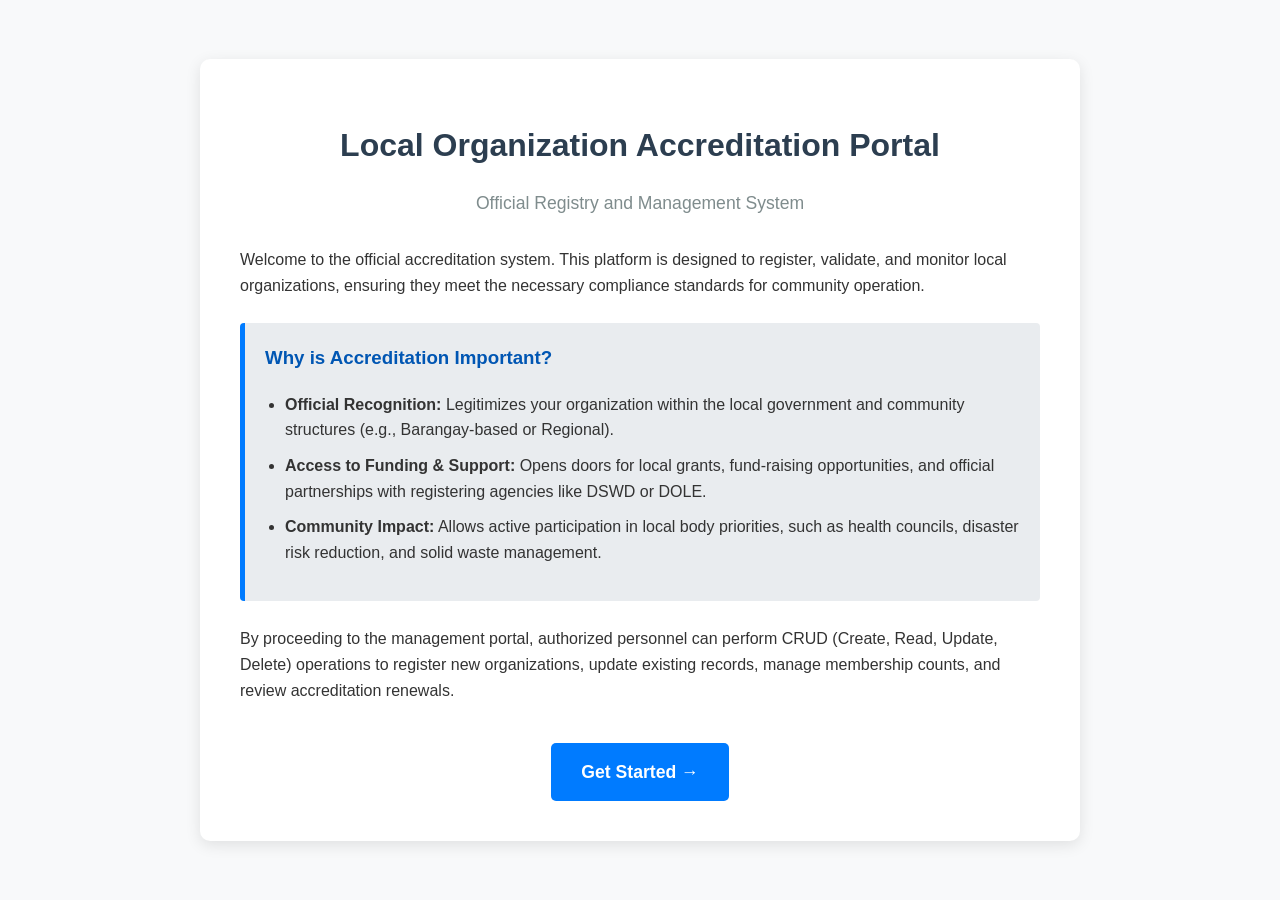
==== index.html @ 3f172dc1 "Create index.html Contains the home page leading to the options page" ====
<!DOCTYPE html>
<html lang="en">
<head>
    <meta charset="UTF-8">
    <meta name="viewport" content="width=device-width, initial-scale=1.0">
    <title>Organization Accreditation Portal</title>
    <style>
        body {
            font-family: 'Segoe UI', Tahoma, Geneva, Verdana, sans-serif;
            background-color: #f8f9fa;
            color: #333;
            line-height: 1.6;
            margin: 0;
            padding: 0;
            display: flex;
            justify-content: center;
            align-items: center;
            min-height: 100vh;
        }
        .container {
            background: #ffffff;
            max-width: 800px;
            padding: 40px;
            border-radius: 10px;
            box-shadow: 0 4px 15px rgba(0,0,0,0.1);
        }
        h1 {
            color: #2c3e50;
            text-align: center;
            margin-bottom: 10px;
        }
        .subtitle {
            text-align: center;
            color: #7f8c8d;
            margin-bottom: 30px;
            font-size: 1.1em;
        }
        .info-box {
            background-color: #e9ecef;
            border-left: 5px solid #007BFF;
            padding: 20px;
            margin: 25px 0;
            border-radius: 4px;
        }
        .info-box h3 {
            margin-top: 0;
            color: #0056b3;
        }
        ul {
            padding-left: 20px;
        }
        li {
            margin-bottom: 10px;
        }
        .action-area {
            text-align: center;
            margin-top: 40px;
        }
        .btn {
            display: inline-block;
            padding: 15px 30px;
            font-size: 1.1em;
            background: #007BFF;
            color: white;
            text-decoration: none;
            border-radius: 5px;
            transition: background 0.3s ease;
            font-weight: bold;
        }
        .btn:hover {
            background: #0056b3;
        }
    </style>
</head>
<body>

    <div class="container">
        <h1>Local Organization Accreditation Portal</h1>
        <p class="subtitle">Official Registry and Management System</p>
        
        <p>Welcome to the official accreditation system. This platform is designed to register, validate, and monitor local organizations, ensuring they meet the necessary compliance standards for community operation.</p>

        <div class="info-box">
            <h3>Why is Accreditation Important?</h3>
            <ul>
                <li><strong>Official Recognition:</strong> Legitimizes your organization within the local government and community structures (e.g., Barangay-based or Regional).</li>
                <li><strong>Access to Funding & Support:</strong> Opens doors for local grants, fund-raising opportunities, and official partnerships with registering agencies like DSWD or DOLE.</li>
                <li><strong>Community Impact:</strong> Allows active participation in local body priorities, such as health councils, disaster risk reduction, and solid waste management.</li>
            </ul>
        </div>

        <p>By proceeding to the management portal, authorized personnel can perform CRUD (Create, Read, Update, Delete) operations to register new organizations, update existing records, manage membership counts, and review accreditation renewals.</p>

        <div class="action-area">
            <a href="applicationOptions.html" class="btn">Get Started &rarr;</a>
        </div>
    </div>

</body>
</html>
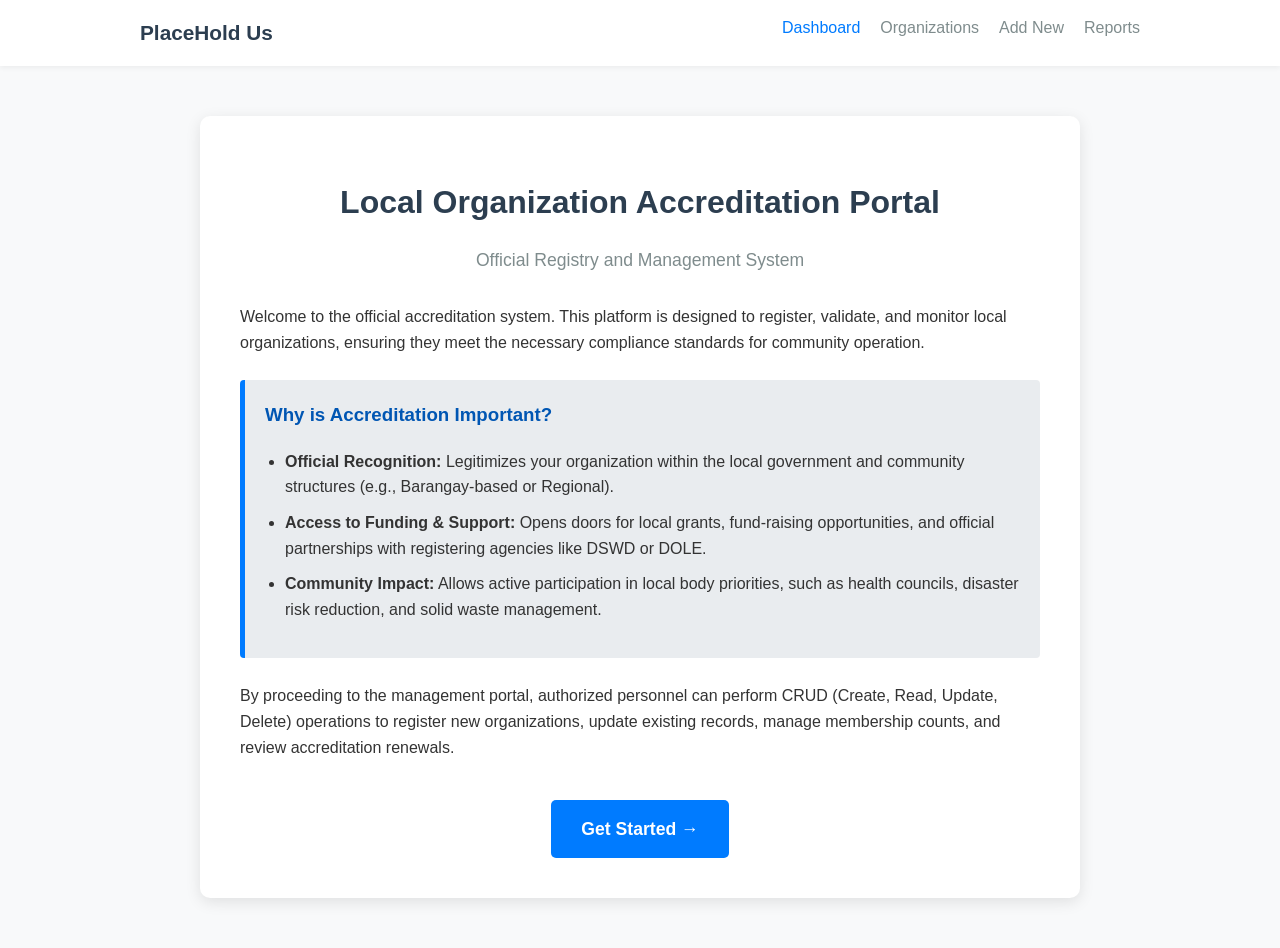
==== commit ebc60ce2: "Added Header Navigation" ====
--- a/index.html
+++ b/index.html
@@ -12,17 +12,52 @@
             line-height: 1.6;
             margin: 0;
             padding: 0;
+        }
+        
+        /* Incorporated Header & Navigation Styles */
+        header {
+            background-color: #ffffff;
+            box-shadow: 0 2px 5px rgba(0,0,0,0.05);
+            padding: 15px 30px;
+        }
+        nav {
+            max-width: 1000px;
+            margin: 0 auto;
             display: flex;
-            justify-content: center;
+            justify-content: space-between;
             align-items: center;
-            min-height: 100vh;
         }
+        nav .logo {
+            font-size: 1.3em;
+            font-weight: bold;
+            color: #2c3e50;
+            text-decoration: none;
+        }
+        .nav-links {
+            list-style: none;
+            display: flex;
+            gap: 20px;
+            margin: 0;
+            padding: 0;
+        }
+        .nav-links a {
+            text-decoration: none;
+            color: #7f8c8d;
+            font-weight: 500;
+            transition: color 0.3s;
+        }
+        .nav-links a:hover, .nav-links a.active {
+            color: #007BFF;
+        }
+
+        /* Adjusted container margin for non-flexbox top layout */
         .container {
             background: #ffffff;
             max-width: 800px;
             padding: 40px;
             border-radius: 10px;
             box-shadow: 0 4px 15px rgba(0,0,0,0.1);
+            margin: 50px auto; 
         }
         h1 {
             color: #2c3e50;
@@ -74,6 +109,20 @@
 </head>
 <body>
 
+    <!-- Header & Navigation Bar -->
+    <header>
+        <nav>
+            <a href="index.html" class="logo">PlaceHold Us</a>
+            <ul class="nav-links">
+                <li><a href="index.html" class="active">Dashboard</a></li>
+                <li><a href="organizations.html">Organizations</a></li>
+                <li><a href="add_organization.html">Add New</a></li>
+                <li><a href="reports.html">Reports</a></li>
+            </ul>
+        </nav>
+    </header>
+
+    <!-- Main Content -->
     <div class="container">
         <h1>Local Organization Accreditation Portal</h1>
         <p class="subtitle">Official Registry and Management System</p>
